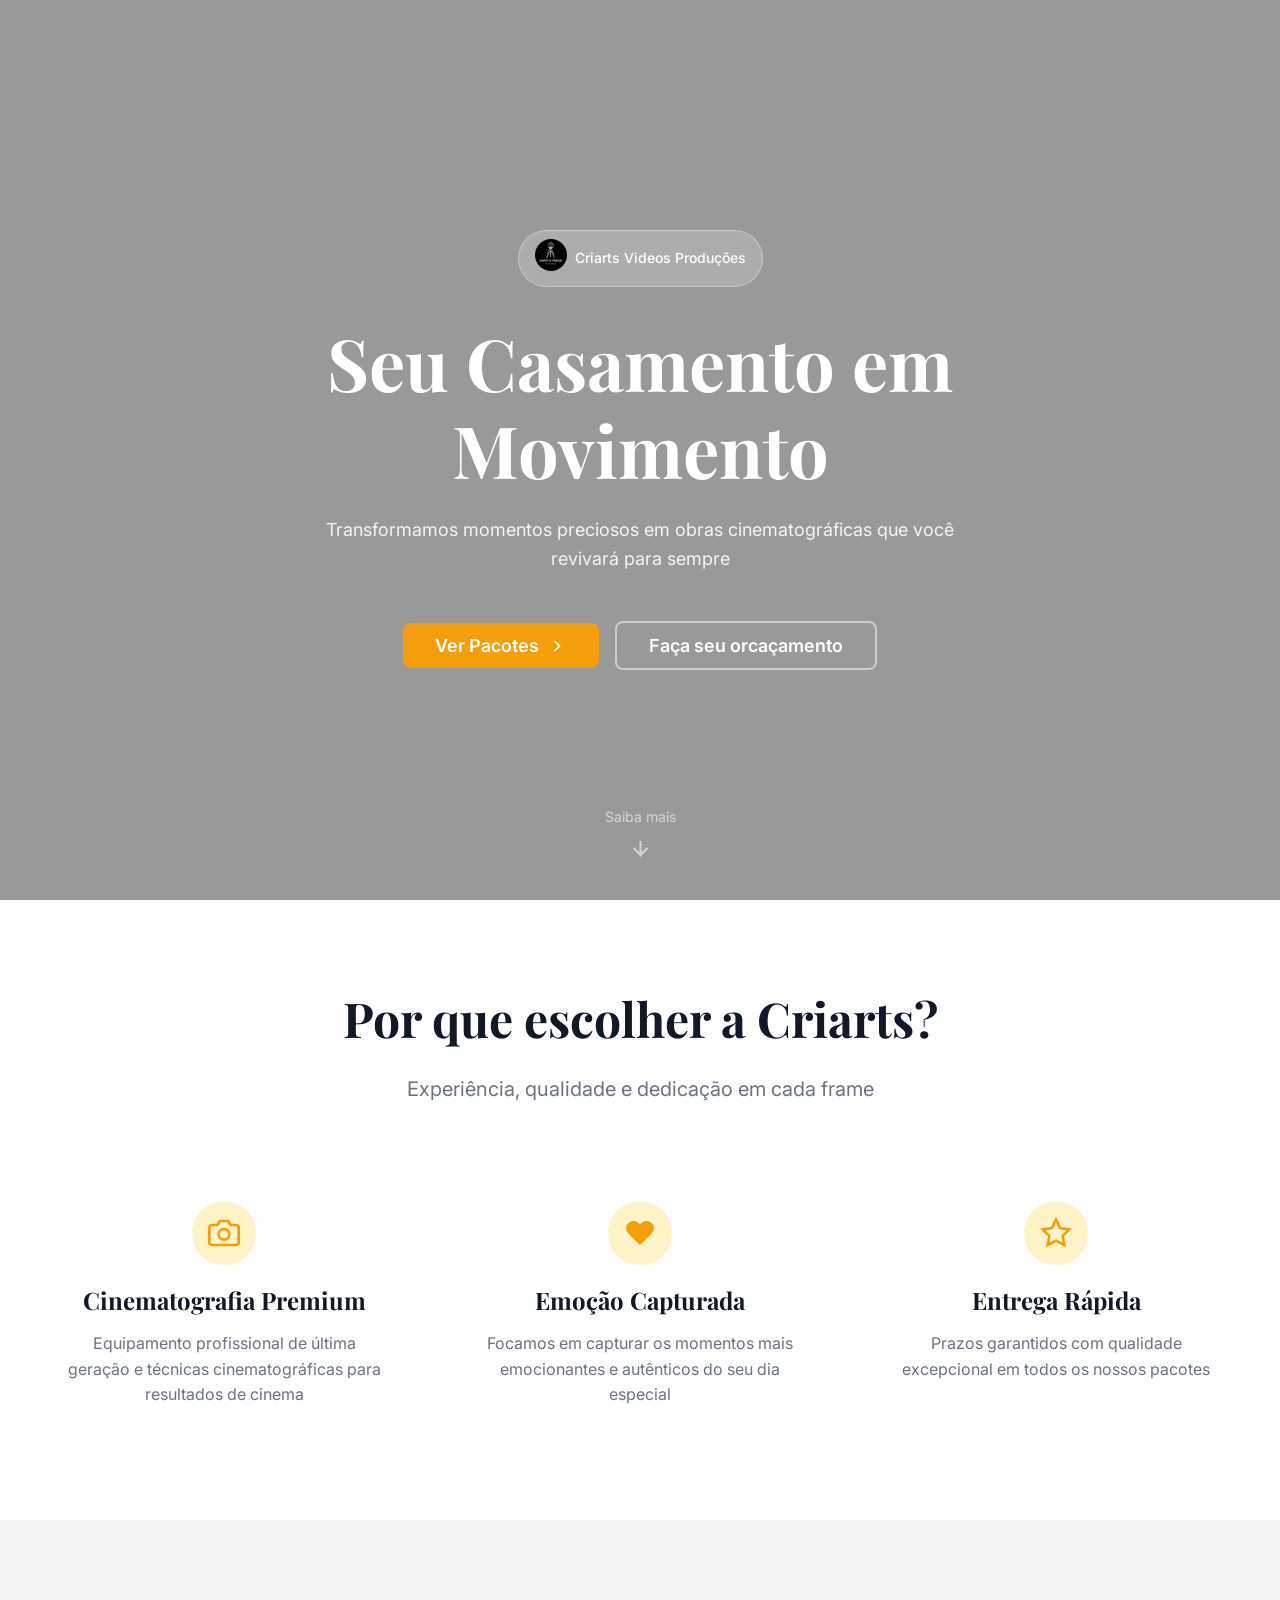
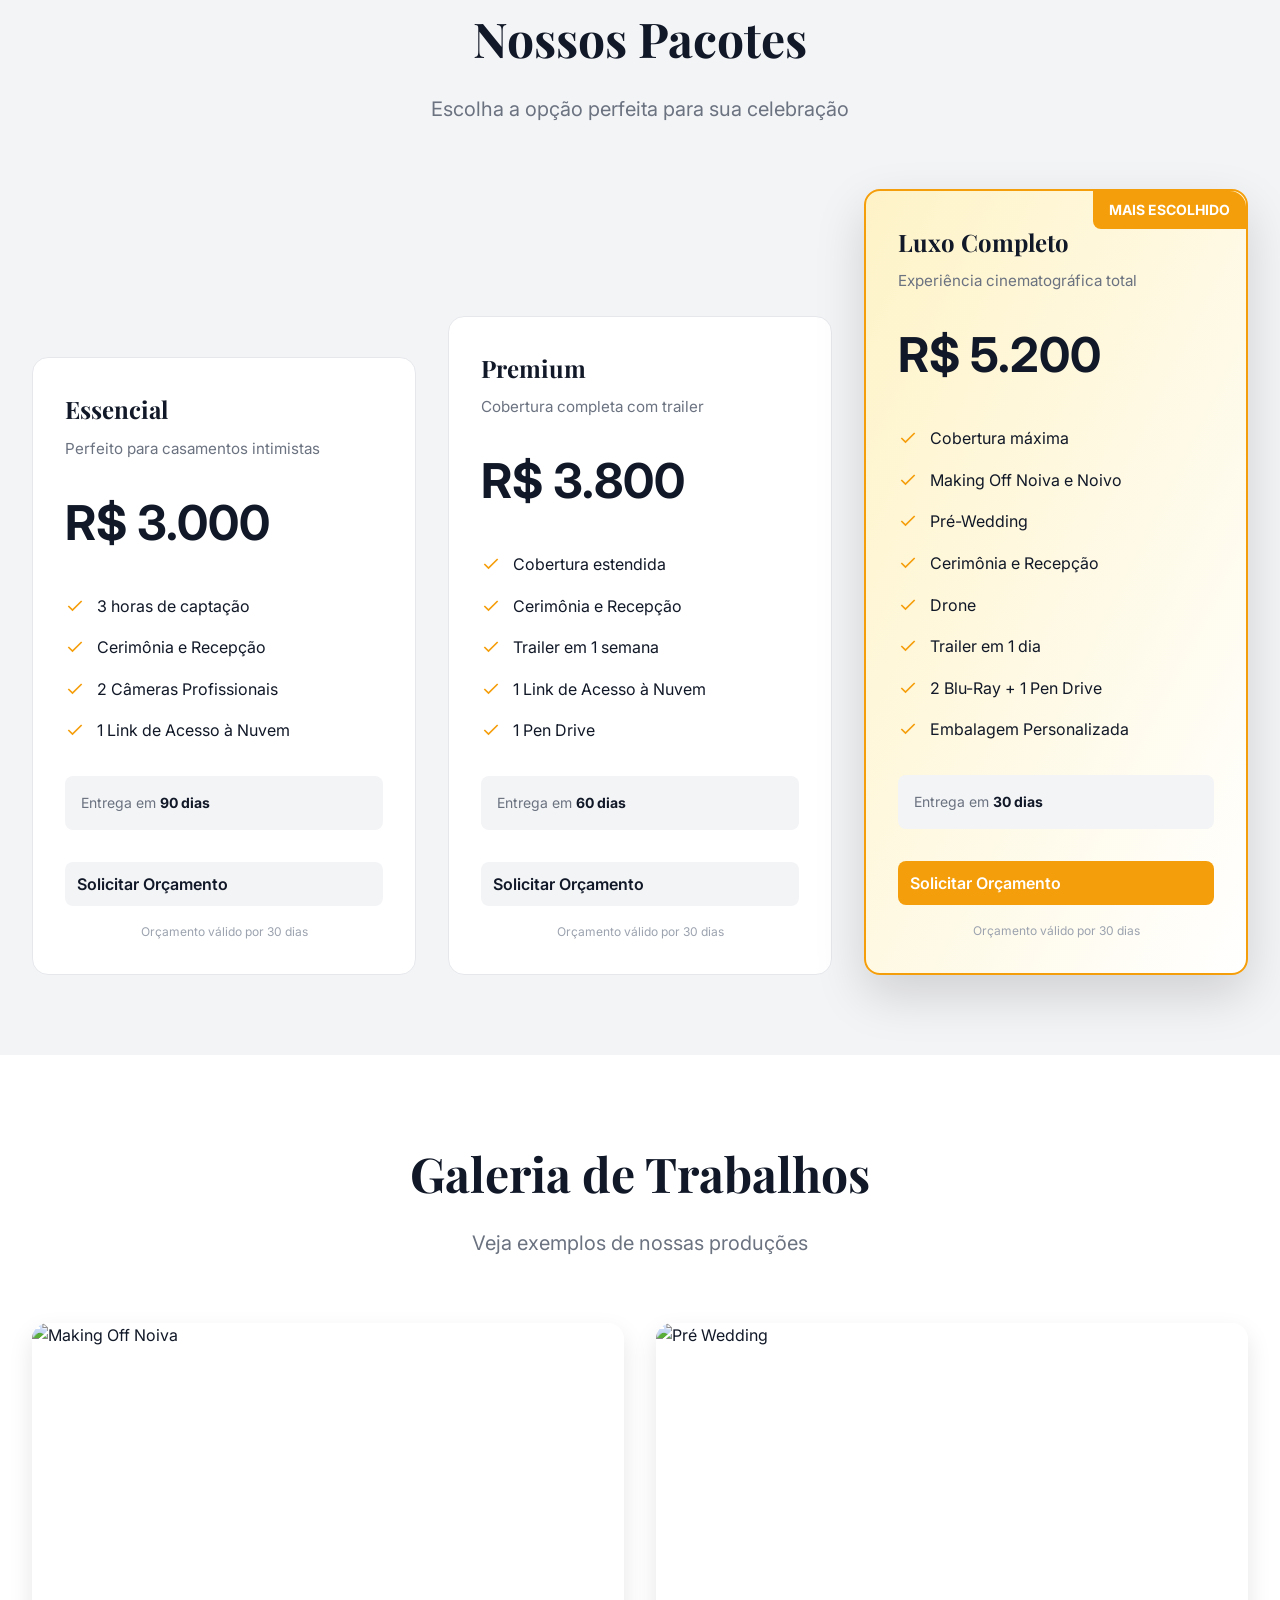
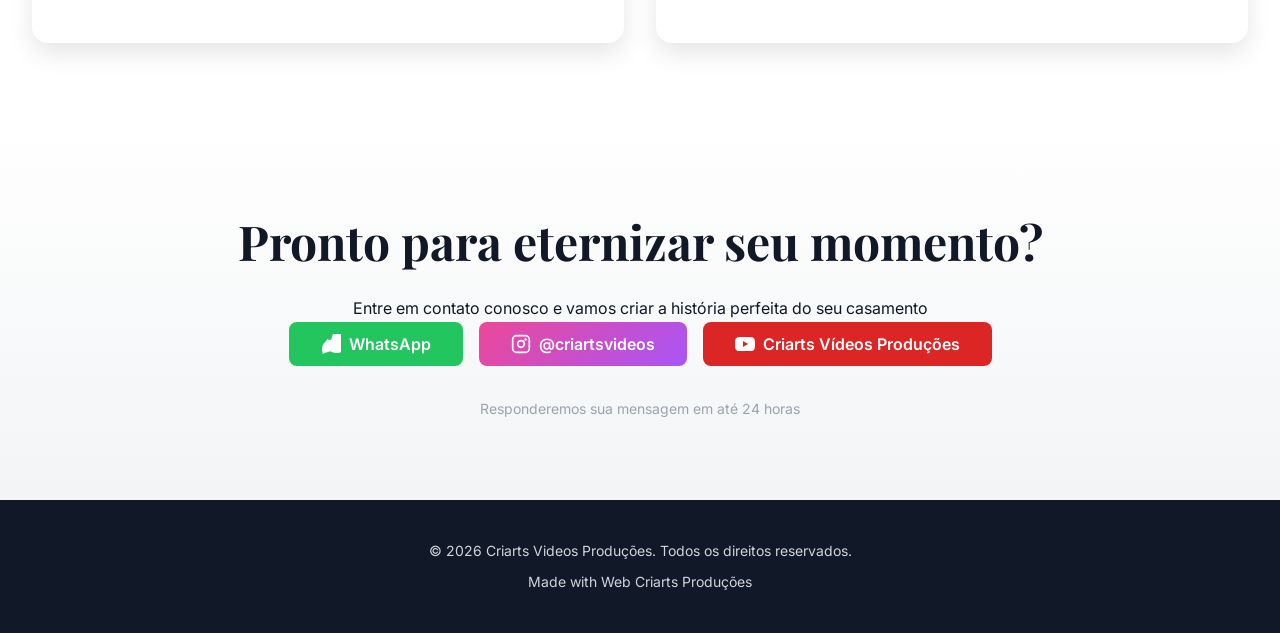
==== criarts-vanilla/index.html @ fa51941d "Versão 01 Subindo todos os arquivos do projeto" ====
<!DOCTYPE html>
<html lang="pt-BR">
<head>
    <meta charset="UTF-8">
    <meta name="viewport" content="width=device-width, initial-scale=1.0">
    <title>Criarts Videos - Produções Cinematográficas</title>
    <link rel="icon" type="image/x-icon" href="favicon.ico">
    <link rel="preconnect" href="https://fonts.googleapis.com">
    <link rel="preconnect" href="https://fonts.gstatic.com" crossorigin>
    <link href="https://fonts.googleapis.com/css2?family=Playfair+Display:wght@700;800&family=Lora:wght@400;500;600&display=swap" rel="stylesheet">
    <link href="https://fonts.googleapis.com/css2?family=Montserrat:wght@400;600;700&display=swap" rel="stylesheet">
    <link href="https://fonts.googleapis.com/css2?family=Bebas+Neue&family=Cinzel:wght@400..900&family=Inter:ital,opsz,wght@0,14..32,100..900;1,14..32,100..900&family=Lilita+One&family=Montserrat:ital,wght@0,100..900;1,100..900&family=Patrick+Hand&display=swap" rel="stylesheet">
    <link rel="stylesheet" href="styles.css">
</head>
<body>
    <!-- HERO SECTION -->
    <section class="hero" id="hero">
        <div class="hero-background" style="background-image: url('https://images.unsplash.com/photo-1519741497674-611481863552?w=1920&h=1080&fit=crop')"></div>
        <div class="hero-overlay"></div>
        
        <div class="hero-content">
            <!-- Logo/Badge -->
            <div class="hero-badge">
                <span class="badge-dot"><img src="favicon.ico" alt="" class="badge-dot"></span>
                <span class="badge-text">Criarts Videos Produções</span>
            </div>

            <!-- Título Principal -->
            <h1 class="hero-title">Seu Casamento em Movimento</h1>

            <!-- Subtítulo -->
            <p class="hero-subtitle">
                Transformamos momentos preciosos em obras cinematográficas que você revivará para sempre
            </p>

            <!-- CTAs -->
            <div class="hero-buttons">
                <button class="btn btn-primary" onclick="scrollToPackages()">
                    Ver Pacotes
                    <svg class="btn-icon" viewBox="0 0 24 24" fill="none" stroke="currentColor" stroke-width="2">
                        <polyline points="9 18 15 12 9 6"></polyline>
                    </svg>
                </button>
                <button class="btn btn-secondary" onclick="openWhatsApp('Olá! Gostaria de saber mais sobre os serviços de videografia da Criarts.')">
                    Faça seu orcaçamento
                </button>
            </div>
        </div>

        <!-- Scroll Indicator -->
        <div class="scroll-indicator">
            <span>Saiba mais</span>
            <svg class="scroll-arrow" viewBox="0 0 24 24" fill="none" stroke="currentColor" stroke-width="2">
                <polyline points="12 5 12 19 5 12 12 19 19 12"></polyline>
            </svg>
        </div>
    </section>

    <!-- POR QUE ESCOLHER SECTION -->
    <section class="why-choose" id="why-choose">
        <div class="container">
            <div class="section-header">
                <h2>Por que escolher a Criarts?</h2>
                <p>Experiência, qualidade e dedicação em cada frame</p>
            </div>

            <div class="differentials-grid">
                <!-- Diferencial 1 -->
                <div class="differential-card">
                    <div class="differential-icon">
                        <svg viewBox="0 0 24 24" fill="none" stroke="currentColor" stroke-width="2">
                            <path d="M23 19a2 2 0 0 1-2 2H3a2 2 0 0 1-2-2V8a2 2 0 0 1 2-2h4l2-3h6l2 3h4a2 2 0 0 1 2 2z"></path>
                            <circle cx="12" cy="13" r="4"></circle>
                        </svg>
                    </div>
                    <h3>Cinematografia Premium</h3>
                    <p>Equipamento profissional de última geração e técnicas cinematográficas para resultados de cinema</p>
                </div>

                <!-- Diferencial 2 -->
                <div class="differential-card">
                    <div class="differential-icon">
                        <svg viewBox="0 0 24 24" fill="currentColor">
                            <path d="M20.84 4.61a5.5 5.5 0 0 0-7.78 0L12 5.67l-1.06-1.06a5.5 5.5 0 0 0-7.78 7.78l1.06 1.06L12 21.23l7.78-7.78 1.06-1.06a5.5 5.5 0 0 0 0-7.78z"></path>
                        </svg>
                    </div>
                    <h3>Emoção Capturada</h3>
                    <p>Focamos em capturar os momentos mais emocionantes e autênticos do seu dia especial</p>
                </div>

                <!-- Diferencial 3 -->
                <div class="differential-card">
                    <div class="differential-icon">
                        <svg viewBox="0 0 24 24" fill="none" stroke="currentColor" stroke-width="2">
                            <polygon points="12 2 15.09 8.26 22 9.27 17 14.14 18.18 21.02 12 17.77 5.82 21.02 7 14.14 2 9.27 8.91 8.26 12 2"></polygon>
                        </svg>
                    </div>
                    <h3>Entrega Rápida</h3>
                    <p>Prazos garantidos com qualidade excepcional em todos os nossos pacotes</p>
                </div>
            </div>
        </div>
    </section>

    <!-- PACOTES SECTION -->
    <section class="packages" id="packages">
        <div class="container">
            <div class="section-header">
                <h2>Nossos Pacotes</h2>
                <p>Escolha a opção perfeita para sua celebração</p>
            </div>

            <div class="packages-grid">
                <!-- Pacote 1: Essencial -->
                <div class="package-card">
                    <div class="package-header">
                        <h3>Essencial</h3>
                        <p class="package-description">Perfeito para casamentos intimistas</p>
                    </div>

                    <div class="package-price">
                        <span class="price-value">R$ 3.000</span>
                    </div>

                    <ul class="package-features">
                        <li><svg class="check-icon" viewBox="0 0 24 24" fill="none" stroke="currentColor" stroke-width="2"><polyline points="20 6 9 17 4 12"></polyline></svg> 3 horas de captação</li>
                        <li><svg class="check-icon" viewBox="0 0 24 24" fill="none" stroke="currentColor" stroke-width="2"><polyline points="20 6 9 17 4 12"></polyline></svg> Cerimônia e Recepção</li>
                        <li><svg class="check-icon" viewBox="0 0 24 24" fill="none" stroke="currentColor" stroke-width="2"><polyline points="20 6 9 17 4 12"></polyline></svg> 2 Câmeras Profissionais</li>
                        <li><svg class="check-icon" viewBox="0 0 24 24" fill="none" stroke="currentColor" stroke-width="2"><polyline points="20 6 9 17 4 12"></polyline></svg> 1 Link de Acesso à Nuvem</li>
                    </ul>

                    <div class="package-delivery">
                        <span>Entrega em <strong>90 dias</strong></span>
                    </div>

                    <button class="btn btn-package" onclick="openWhatsAppPackage('Essencial')">Solicitar Orçamento</button>
                    <p class="package-validity">Orçamento válido por 30 dias</p>
                </div>

                <!-- Pacote 2: Premium -->
                <div class="package-card">
                    <div class="package-header">
                        <h3>Premium</h3>
                        <p class="package-description">Cobertura completa com trailer</p>
                    </div>

                    <div class="package-price">
                        <span class="price-value">R$ 3.800</span>
                    </div>

                    <ul class="package-features">
                        <li><svg class="check-icon" viewBox="0 0 24 24" fill="none" stroke="currentColor" stroke-width="2"><polyline points="20 6 9 17 4 12"></polyline></svg> Cobertura estendida</li>
                        <li><svg class="check-icon" viewBox="0 0 24 24" fill="none" stroke="currentColor" stroke-width="2"><polyline points="20 6 9 17 4 12"></polyline></svg> Cerimônia e Recepção</li>
                        <li><svg class="check-icon" viewBox="0 0 24 24" fill="none" stroke="currentColor" stroke-width="2"><polyline points="20 6 9 17 4 12"></polyline></svg> Trailer em 1 semana</li>
                        <li><svg class="check-icon" viewBox="0 0 24 24" fill="none" stroke="currentColor" stroke-width="2"><polyline points="20 6 9 17 4 12"></polyline></svg> 1 Link de Acesso à Nuvem</li>
                        <li><svg class="check-icon" viewBox="0 0 24 24" fill="none" stroke="currentColor" stroke-width="2"><polyline points="20 6 9 17 4 12"></polyline></svg> 1 Pen Drive</li>
                    </ul>

                    <div class="package-delivery">
                        <span>Entrega em <strong>60 dias</strong></span>
                    </div>

                    <button class="btn btn-package" onclick="openWhatsAppPackage('Premium')">Solicitar Orçamento</button>
                    <p class="package-validity">Orçamento válido por 30 dias</p>
                </div>

                <!-- Pacote 3: Luxo Completo (DESTAQUE) -->
                <div class="package-card package-highlighted">
                    <div class="package-badge">MAIS ESCOLHIDO</div>
                    
                    <div class="package-header">
                        <h3>Luxo Completo</h3>
                        <p class="package-description">Experiência cinematográfica total</p>
                    </div>

                    <div class="package-price">
                        <span class="price-value">R$ 5.200</span>
                    </div>

                    <ul class="package-features">
                        <li><svg class="check-icon" viewBox="0 0 24 24" fill="none" stroke="currentColor" stroke-width="2"><polyline points="20 6 9 17 4 12"></polyline></svg> Cobertura máxima</li>
                        <li><svg class="check-icon" viewBox="0 0 24 24" fill="none" stroke="currentColor" stroke-width="2"><polyline points="20 6 9 17 4 12"></polyline></svg> Making Off Noiva e Noivo</li>
                        <li><svg class="check-icon" viewBox="0 0 24 24" fill="none" stroke="currentColor" stroke-width="2"><polyline points="20 6 9 17 4 12"></polyline></svg> Pré-Wedding</li>
                        <li><svg class="check-icon" viewBox="0 0 24 24" fill="none" stroke="currentColor" stroke-width="2"><polyline points="20 6 9 17 4 12"></polyline></svg> Cerimônia e Recepção</li>
                        <li><svg class="check-icon" viewBox="0 0 24 24" fill="none" stroke="currentColor" stroke-width="2"><polyline points="20 6 9 17 4 12"></polyline></svg> Drone</li>
                        <li><svg class="check-icon" viewBox="0 0 24 24" fill="none" stroke="currentColor" stroke-width="2"><polyline points="20 6 9 17 4 12"></polyline></svg> Trailer em 1 dia</li>
                        <li><svg class="check-icon" viewBox="0 0 24 24" fill="none" stroke="currentColor" stroke-width="2"><polyline points="20 6 9 17 4 12"></polyline></svg> 2 Blu-Ray + 1 Pen Drive</li>
                        <li><svg class="check-icon" viewBox="0 0 24 24" fill="none" stroke="currentColor" stroke-width="2"><polyline points="20 6 9 17 4 12"></polyline></svg> Embalagem Personalizada</li>
                    </ul>

                    <div class="package-delivery">
                        <span>Entrega em <strong>30 dias</strong></span>
                    </div>

                    <button class="btn btn-package btn-package-highlighted" onclick="openWhatsAppPackage('Luxo Completo')">Solicitar Orçamento</button>
                    <p class="package-validity">Orçamento válido por 30 dias</p>
                </div>
            </div>
        </div>
    </section>

    <!-- GALERIA SECTION -->
    <section class="gallery" id="gallery">
        <div class="container">
            <div class="section-header">
                <h2>Galeria de Trabalhos</h2>
                <p>Veja exemplos de nossas produções</p>
            </div>

            <div class="gallery-grid">
                <!-- Galeria 1: Making Off Noiva -->
                <div class="gallery-card" onclick="openYouTube('https://www.youtube.com/watch?v=Ac2QlFm9MGQ')">
                    <img src="https://images.unsplash.com/photo-1519741497674-611481863552?w=600&h=400&fit=crop" alt="Making Off Noiva">
                    <div class="gallery-overlay">
                        <h3>Making Off Noiva</h3>
                        <p>Momentos especiais de preparação</p>
                        <div class="play-button">
                            <svg viewBox="0 0 24 24" fill="currentColor">
                                <path d="M8 5v14l11-7z"></path>
                            </svg>
                        </div>
                    </div>
                </div>

                <!-- Galeria 2: Pré Wedding -->
                <div class="gallery-card" onclick="openYouTube('https://youtu.be/89Qn14EsEt8?si=AvAqP3FPQSbrQdd5&t=17')">
                    <img src="https://images.unsplash.com/photo-1675697993822-988a8d11cd25?q=80&w=870&auto=format&fit=crop&ixlib=rb-4.1.0&ixid=M3wxMjA3fDB8MHxwaG90by1wYWdlfHx8fGVufDB8fHx8fA%3D%3D" alt="Pré Wedding">
                    <div class="gallery-overlay">
                        <h3>Pré Wedding</h3>
                        <p>Momentos românticos antes do grande dia</p>
                        <div class="play-button">
                            <svg viewBox="0 0 24 24" fill="currentColor">
                                <path d="M8 5v14l11-7z"></path>
                            </svg>
                        </div>
                    </div>
                </div>
            </div>
        </div>
    </section>

    <!-- CONTATO SECTION -->
    <section class="contact" id="contact">
        <div class="container">
            <h2>Pronto para eternizar seu momento?</h2>
            <p>Entre em contato conosco e vamos criar a história perfeita do seu casamento</p>

            <div class="contact-buttons">
                <button class="btn btn-contact btn-whatsapp" onclick="openWhatsApp('Olá, quero eternizar o meu momento com vocês. Posso contar com vocês?')">
                    <svg viewBox="0 0 24 24" fill="currentColor">
                        <path d="M17.472 14.382c-.297-.149-1.758-.867-2.03-.967-.273-.099-.471-.148-.67.15-.197.297-.767.966-.94 1.164-.173.199-.347.223-.644.075-.297-.15-1.255-.463-2.39-1.475-.883-.788-1.48-1.761-1.653-2.059-.173-.297-.018-.458.13-.606.134-.133.298-.347.446-.52.149-.174.198-.298.298-.497.099-.198.05-.371-.025-.52-.075-.149-.669-1.612-.916-2.207-.242-.579-.487-.5-.67-.51-.173-.008-.371-.01-.57-.01-.198 0-.52.074-.792.372-.272.297-1.04 1.016-1.04 2.479 0 1.462 1.065 2.875 1.213 3.074.149.198 2.096 3.2 5.076 4.487.709.306 1.262.489 1.694.625.712.227 1.36.195 1.871.118.571-.085 1.758-.719 2.006-1.413.248-.694.248-1.289.173-1.413-.074-.124-.272-.198-.57-.347m-5.421-7.403h-.004a9.87 9.87 0 00-4.255.949c-1.238.503-2.335 1.236-3.356 2.259-1.02 1.02-1.756 2.119-2.259 3.356-.606 1.605-.949 3.318-.949 5.111 0 2.752.723 5.363 2.102 7.643L2.861 23.35l8.236-2.722c2.354 1.429 5.033 2.148 7.835 2.148 9.396 0 17.002-7.605 17.002-17.002 0-4.537-1.809-8.596-5.337-11.643-3.529-3.046-8.106-4.723-12.665-4.723"></path>
                    </svg>
                    WhatsApp
                </button>

                <button class="btn btn-contact btn-instagram" onclick="openInstagram()">
                    <svg viewBox="0 0 24 24" fill="currentColor">
                        <rect x="2" y="2" width="20" height="20" rx="5" ry="5" fill="none" stroke="currentColor" stroke-width="2"></rect>
                        <path d="M16 11.37A4 4 0 1 1 12.63 8 4 4 0 0 1 16 11.37z" fill="none" stroke="currentColor" stroke-width="2"></path>
                        <circle cx="17.5" cy="6.5" r="1.5" fill="currentColor"></circle>
                    </svg>
                    @criartsvideos
                </button>

                <button class="btn btn-contact btn-youtube" onclick="openYouTubeChannel()">
                    <svg viewBox="0 0 24 24" fill="currentColor">
                        <path d="M23.498 6.186a3.016 3.016 0 0 0-2.122-2.136C19.505 3.545 12 3.545 12 3.545s-7.505 0-9.377.505A3.017 3.017 0 0 0 .502 6.186C0 8.07 0 12 0 12s0 3.93.502 5.814a3.016 3.016 0 0 0 2.122 2.136c1.871.505 9.376.505 9.376.505s7.505 0 9.377-.505a3.015 3.015 0 0 0 2.122-2.136C24 15.93 24 12 24 12s0-3.93-.502-5.814zM9.545 15.568V8.432L15.818 12l-6.273 3.568z"></path>
                    </svg>
                    Criarts Vídeos Produções
                </button>
            </div>

            <p class="contact-note">Responderemos sua mensagem em até 24 horas</p>
        </div>
    </section>

    <!-- FOOTER -->
    <footer class="footer">
        <p>&copy; 2026 Criarts Videos Produções. Todos os direitos reservados.</p>
        <p>Made with Web Criarts Produções</p>
    </footer>

    <script src="script.js"></script>
</body>
</html>
---- criarts-vanilla/styles.css ----
/* ============================================
   VARIÁVEIS E RESET
   ============================================ */

:root {
    --primary-color: #f59e0b;
    --primary-dark: #d97706;
    --secondary-color: #ffffff;
    --text-dark: #111827;
    --text-light: #6b7280;
    --text-lighter: #9ca3af;
    --bg-light: #f9fafb;
    --bg-lighter: #f3f4f6;
    --border-color: #e5e7eb;
    --shadow: 0 10px 25px rgba(0, 0, 0, 0.1);
    --shadow-lg: 0 20px 50px rgba(0, 0, 0, 0.15);
    --transition: all 0.3s ease;
    
    --font-display: 'Playfair Display', serif;
    --font-body: 'Inter', serif;
}

* {
    margin: 0;
    padding: 0;
    box-sizing: border-box;
}

html {
    scroll-behavior: smooth;
}

body {
    font-family: var(--font-body);
    color: var(--text-dark);
    line-height: 1.6;
    background-color: var(--secondary-color);
}

/* ============================================
   CONTAINER E LAYOUT
   ============================================ */

.container {
    max-width: 1280px;
    margin: 0 auto;
    padding: 0 1rem;
}

@media (min-width: 768px) {
    .container {
        padding: 0 1.5rem;
    }
}

@media (min-width: 1024px) {
    .container {
        padding: 0 2rem;
    }
}

/* ============================================
   HERO SECTION
   ============================================ */

.hero {
    position: relative;
    min-height: 100vh;
    display: flex;
    align-items: center;
    justify-content: center;
    overflow: hidden;
}

.hero-background {
    position: absolute;
    inset: 0;
    background-size: cover;
    background-position: center;
    z-index: 1;
}

.hero-overlay {
    position: absolute;
    inset: 0;
    background-color: rgba(0, 0, 0, 0.4);
    backdrop-filter: blur(4px);
    z-index: 2;
}

.hero-content {
    position: relative;
    z-index: 3;
    text-align: center;
    padding: 2rem;
    max-width: 56rem;
    margin: 0 auto;
}

.hero-badge {
    display: inline-flex;
    align-items: center;
    gap: 0.5rem;
    padding: 0.5rem 1rem;
    background-color: rgba(255, 255, 255, 0.2);
    backdrop-filter: blur(12px);
    border: 1px solid rgba(255, 255, 255, 0.3);
    border-radius: 9999px;
    margin-bottom: 2rem;
}


.badge-dot {
    width: 2rem;
    height: rem;
    border-radius: 50%;
}

.badge-text {
    color: var(--secondary-color);
    font-size: 0.875rem;
    font-weight: 500;
}

.hero-title {
    font-family: var(--font-display);
    font-size: 3rem;
    font-weight: 700;
    color: var(--secondary-color);
    line-height: 1.2;
    margin-bottom: 1.5rem;
}

@media (min-width: 768px) {
    .hero-title {
        font-size: 4.5rem;
    }
}

.hero-subtitle {
    font-size: 1.125rem;
    color: rgba(255, 255, 255, 0.9);
    max-width: 42rem;
    margin: 0 auto 3rem;
    line-height: 1.6;
}

.hero-buttons {
    display: flex;
    flex-direction: column;
    gap: 1rem;
    justify-content: center;
    align-items: center;
}

@media (min-width: 640px) {
    .hero-buttons {
        flex-direction: row;
    }
}

/* ============================================
   BOTÕES
   ============================================ */

.btn {
    padding: 0.75rem 2rem;
    font-size: 1rem;
    font-weight: 600;
    border: none;
    border-radius: 0.5rem;
    cursor: pointer;
    transition: var(--transition);
    display: inline-flex;
    align-items: center;
    gap: 0.5rem;
    font-family: var(--font-body);
}

.btn-primary {
    background-color: var(--primary-color);
    color: var(--secondary-color);
    padding: 0.75rem 2rem;
    font-size: 1.125rem;
}

.btn-primary:hover {
    background-color: var(--primary-dark);
    transform: translateX(4px);
}

.btn-secondary {
    background-color: transparent;
    color: var(--secondary-color);
    border: 2px solid rgba(255, 255, 255, 0.5);
    padding: 0.75rem 2rem;
    font-size: 1.125rem;
}

.btn-secondary:hover {
    background-color: rgba(255, 255, 255, 0.1);
    border-color: rgba(255, 255, 255, 1);
}

.btn-icon {
    width: 1.25rem;
    height: 1.25rem;
    transition: transform 0.3s ease;
}

.btn-primary:hover .btn-icon {
    transform: translateX(4px);
}

/* ============================================
   SCROLL INDICATOR
   ============================================ */

.scroll-indicator {
    position: absolute;
    bottom: 2rem;
    left: 50%;
    transform: translateX(-50%);
    z-index: 3;
    text-align: center;
    animation: bounce 2s infinite;
}

.scroll-indicator span {
    display: block;
    color: rgba(255, 255, 255, 0.6);
    font-size: 0.875rem;
    margin-bottom: 0.5rem;
}

.scroll-arrow {
    width: 1.5rem;
    height: 1.5rem;
    color: rgba(255, 255, 255, 0.6);
}

@keyframes bounce {
    0%, 100% {
        transform: translateX(-50%) translateY(0);
    }
    50% {
        transform: translateX(-50%) translateY(8px);
    }
}

/* ============================================
   SEÇÕES GERAIS
   ============================================ */

section {
    padding: 5rem 0;
}

.section-header {
    text-align: center;
    margin-bottom: 4rem;
}

.section-header h2 {
    font-family: var(--font-display);
    font-size: 2.25rem;
    font-weight: 700;
    margin-bottom: 1rem;
    color: var(--text-dark);
}

@media (min-width: 768px) {
    .section-header h2 {
        font-size: 3rem;
    }
}

.section-header p {
    font-size: 1.25rem;
    color: var(--text-light);
}

/* ============================================
   POR QUE ESCOLHER SECTION
   ============================================ */

.why-choose {
    background-color: var(--secondary-color);
}

.differentials-grid {
    display: grid;
    grid-template-columns: repeat(auto-fit, minmax(280px, 1fr));
    gap: 2rem;
}

@media (min-width: 768px) {
    .differentials-grid {
        grid-template-columns: repeat(3, 1fr);
    }
}

.differential-card {
    text-align: center;
    padding: 2rem;
    border-radius: 0.75rem;
    transition: var(--transition);
}

.differential-card:hover {
    box-shadow: var(--shadow);
}

.differential-icon {
    width: 4rem;
    height: 4rem;
    margin: 0 auto 1rem;
    padding: 1rem;
    background-color: #fef3c7;
    border-radius: 50%;
    display: flex;
    align-items: center;
    justify-content: center;
}

.differential-icon svg {
    width: 100%;
    height: 100%;
    color: var(--primary-color);
}

.differential-card h3 {
    font-family: var(--font-display);
    font-size: 1.5rem;
    font-weight: 700;
    margin-bottom: 0.75rem;
    color: var(--text-dark);
}

.differential-card p {
    color: var(--text-light);
    line-height: 1.6;
}

/* ============================================
   PACOTES SECTION
   ============================================ */

.packages {
    background-color: var(--bg-lighter);
}

.packages-grid {
    display: grid;
    grid-template-columns: repeat(auto-fit, minmax(300px, 1fr));
    gap: 2rem;
    align-items: flex-end;
}

@media (min-width: 768px) {
    .packages-grid {
        grid-template-columns: repeat(3, 1fr);
    }
}

.package-card {
    background-color: var(--secondary-color);
    border: 1px solid var(--border-color);
    border-radius: 1rem;
    padding: 2rem;
    transition: var(--transition);
    position: relative;
}

.package-card:hover {
    box-shadow: var(--shadow);
}

.package-highlighted {
    background: linear-gradient(to bottom right, #fef3c7, var(--secondary-color));
    border: 2px solid var(--primary-color);
    box-shadow: var(--shadow-lg);
    transform: scale(1.05);
}

@media (max-width: 767px) {
    .package-highlighted {
        transform: scale(1);
    }
}

.package-badge {
    position: absolute;
    top: 0;
    right: 0;
    background-color: var(--primary-color);
    color: var(--secondary-color);
    padding: 0.5rem 1rem;
    font-size: 0.875rem;
    font-weight: 700;
    border-radius: 0 1rem 0 0.5rem;
}

.package-header h3 {
    font-family: var(--font-display);
    font-size: 1.5rem;
    font-weight: 700;
    margin-bottom: 0.5rem;
    color: var(--text-dark);
}

.package-description {
    color: var(--text-light);
    font-size: 0.95rem;
    margin-bottom: 1.5rem;
}

.package-price {
    margin-bottom: 2rem;
}

.price-value {

    font-size: 3rem;
    font-weight: 700;
    color: var(--text-dark);
}

.package-features {
    list-style: none;
    margin-bottom: 2rem;
    space-y: 1rem;
}

.package-features li {
    display: flex;
    align-items: flex-start;
    gap: 0.75rem;
    margin-bottom: 1rem;
    color: var(--text-dark);
}

.check-icon {
    width: 1.25rem;
    height: 1.25rem;
    color: var(--primary-color);
    flex-shrink: 0;
    margin-top: 0.125rem;
}

.package-delivery {
    background-color: var(--bg-lighter);
    padding: 1rem;
    border-radius: 0.5rem;
    margin-bottom: 2rem;
    font-size: 0.875rem;
    color: var(--text-light);
}

.package-delivery strong {
    color: var(--text-dark);
}

.btn-package {
    width: 100%;
    background-color: var(--bg-lighter);
    color: var(--text-dark);
    padding: 0.75rem;
    font-size: 1rem;
    border-radius: 0.5rem;
    transition: var(--transition);
    margin-bottom: 1rem;
}

.btn-package:hover {
    background-color: var(--border-color);
}

.btn-package-highlighted {
    background-color: var(--primary-color);
    color: var(--secondary-color);
}

.btn-package-highlighted:hover {
    background-color: var(--primary-dark);
}

.package-validity {
    font-size: 0.75rem;
    color: var(--text-lighter);
    text-align: center;
}

/* ============================================
   GALERIA SECTION
   ============================================ */

.gallery {
    background-color: var(--secondary-color);
}

.gallery-grid {
    display: grid;
    grid-template-columns: repeat(auto-fit, minmax(300px, 1fr));
    gap: 2rem;
}

@media (min-width: 768px) {
    .gallery-grid {
        grid-template-columns: repeat(2, 1fr);
    }
}

.gallery-card {
    position: relative;
    overflow: hidden;
    border-radius: 1rem;
    cursor: pointer;
    box-shadow: var(--shadow);
    transition: var(--transition);
    height: 320px;
}

.gallery-card:hover {
    box-shadow: var(--shadow-lg);
}

.gallery-card img {
    width: 100%;
    height: 100%;
    object-fit: cover;
    transition: transform 0.5s ease;
}

.gallery-card:hover img {
    transform: scale(1.1);
}

.gallery-overlay {
    position: absolute;
    inset: 0;
    background-color: rgba(0, 0, 0, 0);
    display: flex;
    flex-direction: column;
    align-items: center;
    justify-content: center;
    transition: var(--transition);
    opacity: 0;
}

.gallery-card:hover .gallery-overlay {
    background-color: rgba(0, 0, 0, 0.4);
    opacity: 1;
}

.gallery-overlay h3 {
    font-family: var(--font-display);
    font-size: 1.5rem;
    font-weight: 700;
    color: var(--secondary-color);
    margin-bottom: 0.5rem;
}

.gallery-overlay p {
    color: rgba(255, 255, 255, 0.9);
    font-size: 0.95rem;
    margin-bottom: 1rem;
}

.play-button {
    width: 3rem;
    height: 3rem;
    background-color: rgba(255, 255, 255, 0.2);
    border-radius: 50%;
    display: flex;
    align-items: center;
    justify-content: center;
    margin-top: 1rem;
}

.play-button svg {
    width: 1.5rem;
    height: 1.5rem;
    color: var(--secondary-color);
}

/* ============================================
   CONTATO SECTION
   ============================================ */

.contact {
    background: linear-gradient(to bottom, var(--secondary-color), var(--bg-lighter));
    text-align: center;
}

.contact h2 {
    font-family: var(--font-display);
    font-size: 2.25rem;
    font-weight: 700;
    margin-bottom: 1rem;
    color: var(--text-dark);
}

@media (min-width: 768px) {
    .contact h2 {
        font-size: 3rem;
    }
}

.contact > p {
    font-size: 1.25rem;
    color: var(--text-light);
    margin-bottom: 3rem;
    max-width: 42rem;
    margin-left: auto;
    margin-right: auto;
}

.contact-buttons {
    display: flex;
    flex-direction: column;
    gap: 1rem;
    justify-content: center;
    align-items: center;
    margin-bottom: 2rem;
    flex-wrap: wrap;
}

@media (min-width: 640px) {
    .contact-buttons {
        flex-direction: row;
    }
}

.btn-contact {
    padding: 0.75rem 2rem;
    font-size: 1rem;
    border-radius: 0.5rem;
    color: var(--secondary-color);
    display: flex;
    align-items: center;
    gap: 0.5rem;
}

.btn-contact svg {
    width: 1.25rem;
    height: 1.25rem;
}

.btn-whatsapp {
    background-color: #22c55e;
}

.btn-whatsapp:hover {
    background-color: #16a34a;
}

.btn-instagram {
    background: linear-gradient(135deg, #ec4899, #a855f7);
}

.btn-instagram:hover {
    opacity: 0.9;
}

.btn-youtube {
    background-color: #dc2626;
}

.btn-youtube:hover {
    background-color: #b91c1c;
}

.contact-note {
    font-size: 0.875rem;
    color: var(--text-lighter);
}

/* ============================================
   FOOTER
   ============================================ */

.footer {
    background-color: #111827;
    color: #d1d5db;
    text-align: center;
    padding: 2rem;
    font-size: 0.875rem;
}

.footer p {
    margin: 0.5rem 0;
}

.heart {
    color: var(--primary-color);
}

/* ============================================
   RESPONSIVIDADE
   ============================================ */

@media (max-width: 640px) {
    .hero-title {
        font-size: 2rem;
    }

    .hero-subtitle {
        font-size: 1rem;
    }

    .section-header h2 {
        font-size: 1.875rem;
    }

    .btn {
        padding: 0.625rem 1.5rem;
        font-size: 0.95rem;
    }

    .package-card {
        padding: 1.5rem;
    }

    .price-value {
        font-size: 2.25rem;
    }
}

/* ============================================
   ANIMAÇÕES
   ============================================ */

@keyframes fadeIn {
    from {
        opacity: 0;
        transform: translateY(20px);
    }
    to {
        opacity: 1;
        transform: translateY(0);
    }
}

.hero-content {
    animation: fadeIn 0.8s ease;
}

.differential-card {
    animation: fadeIn 0.6s ease;
}

.package-card {
    animation: fadeIn 0.6s ease;
}

.gallery-card {
    animation: fadeIn 0.6s ease;
}
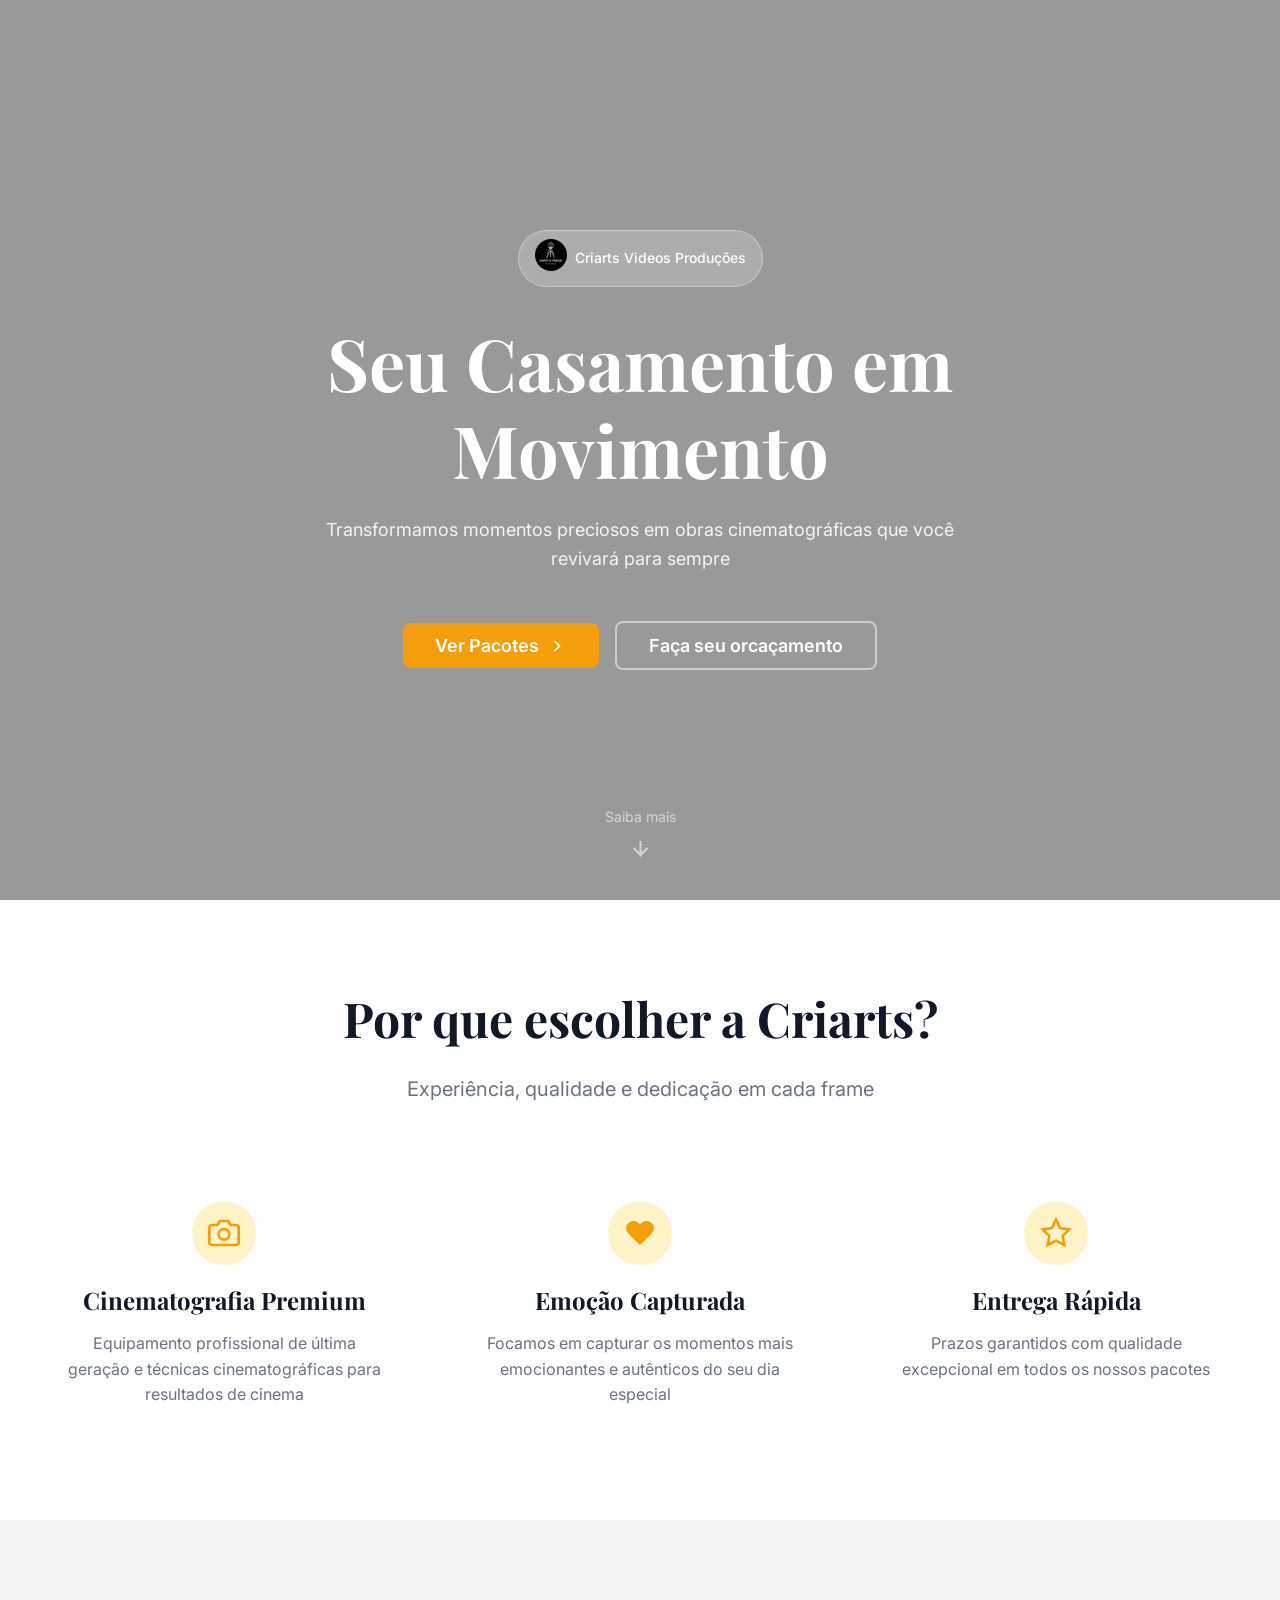
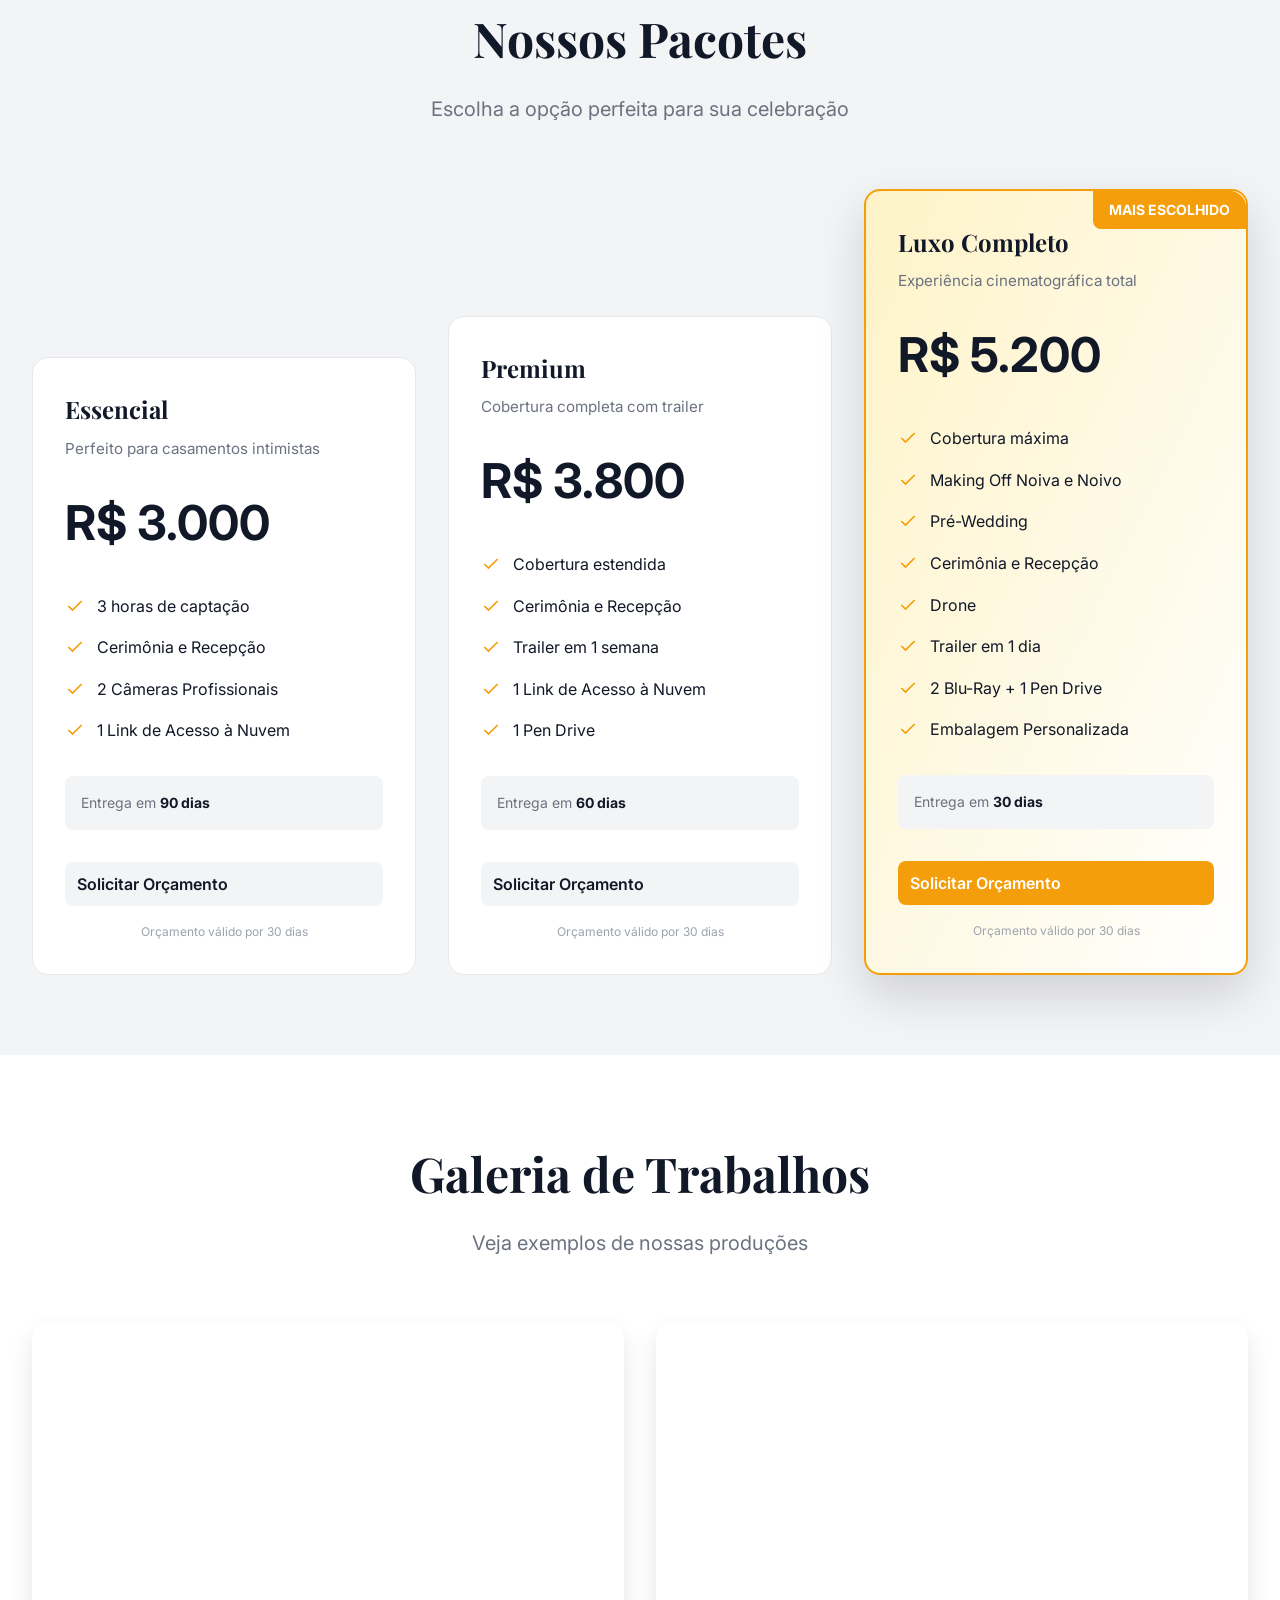
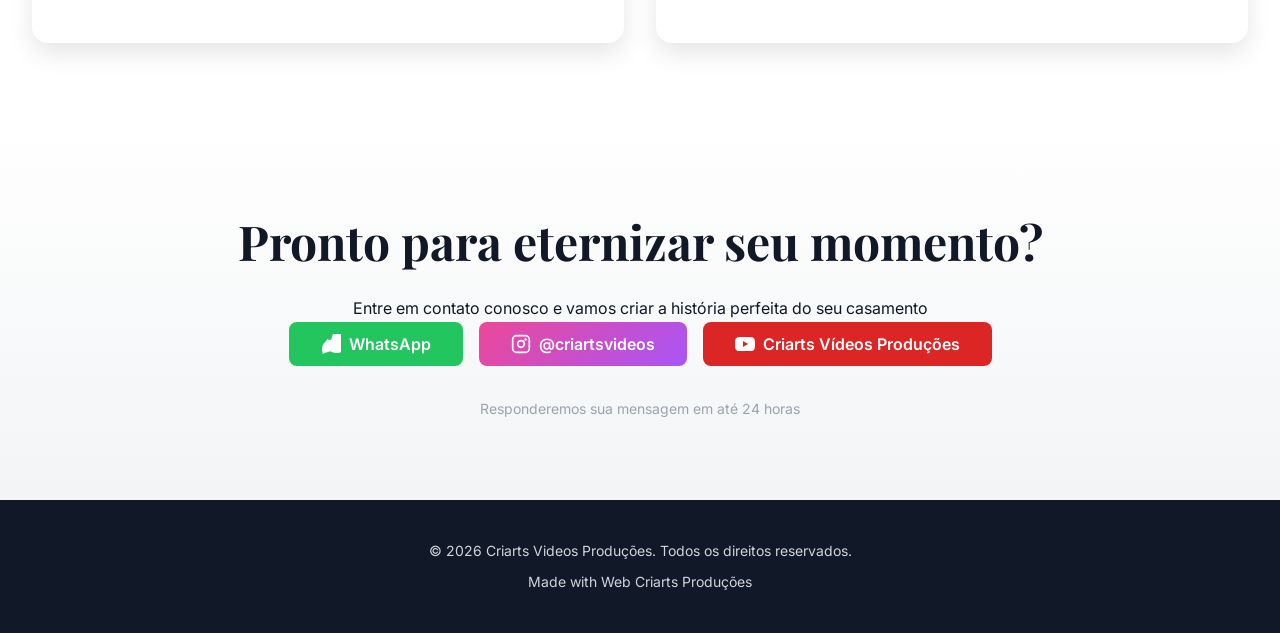
==== commit a596a3d1: "teste dos vídeos na galeria" ====
--- a/criarts-vanilla/index.html
+++ b/criarts-vanilla/index.html
@@ -210,7 +210,7 @@
             <div class="gallery-grid">
                 <!-- Galeria 1: Making Off Noiva -->
                 <div class="gallery-card" onclick="openYouTube('https://www.youtube.com/watch?v=Ac2QlFm9MGQ')">
-                    <img src="https://images.unsplash.com/photo-1519741497674-611481863552?w=600&h=400&fit=crop" alt="Making Off Noiva">
+                   <iframe width="560" height="315" src="https://www.youtube.com/embed/Ac2QlFm9MGQ?si=fB0OIm_knNHpJlMG" title="YouTube video player" frameborder="0" allow="accelerometer; autoplay; clipboard-write; encrypted-media; gyroscope; picture-in-picture; web-share" referrerpolicy="strict-origin-when-cross-origin" allowfullscreen></iframe>
                     <div class="gallery-overlay">
                         <h3>Making Off Noiva</h3>
                         <p>Momentos especiais de preparação</p>
@@ -224,7 +224,7 @@
 
                 <!-- Galeria 2: Pré Wedding -->
                 <div class="gallery-card" onclick="openYouTube('https://youtu.be/89Qn14EsEt8?si=AvAqP3FPQSbrQdd5&t=17')">
-                    <img src="https://images.unsplash.com/photo-1675697993822-988a8d11cd25?q=80&w=870&auto=format&fit=crop&ixlib=rb-4.1.0&ixid=M3wxMjA3fDB8MHxwaG90by1wYWdlfHx8fGVufDB8fHx8fA%3D%3D" alt="Pré Wedding">
+                    <video src="https://www.youtube.com/embed/Ac2QlFm9MGQ?si=fB0OIm_knNHpJlMG" auto></video>
                     <div class="gallery-overlay">
                         <h3>Pré Wedding</h3>
                         <p>Momentos românticos antes do grande dia</p>
@@ -244,7 +244,6 @@
         <div class="container">
             <h2>Pronto para eternizar seu momento?</h2>
             <p>Entre em contato conosco e vamos criar a história perfeita do seu casamento</p>
-
             <div class="contact-buttons">
                 <button class="btn btn-contact btn-whatsapp" onclick="openWhatsApp('Olá, quero eternizar o meu momento com vocês. Posso contar com vocês?')">
                     <svg viewBox="0 0 24 24" fill="currentColor">
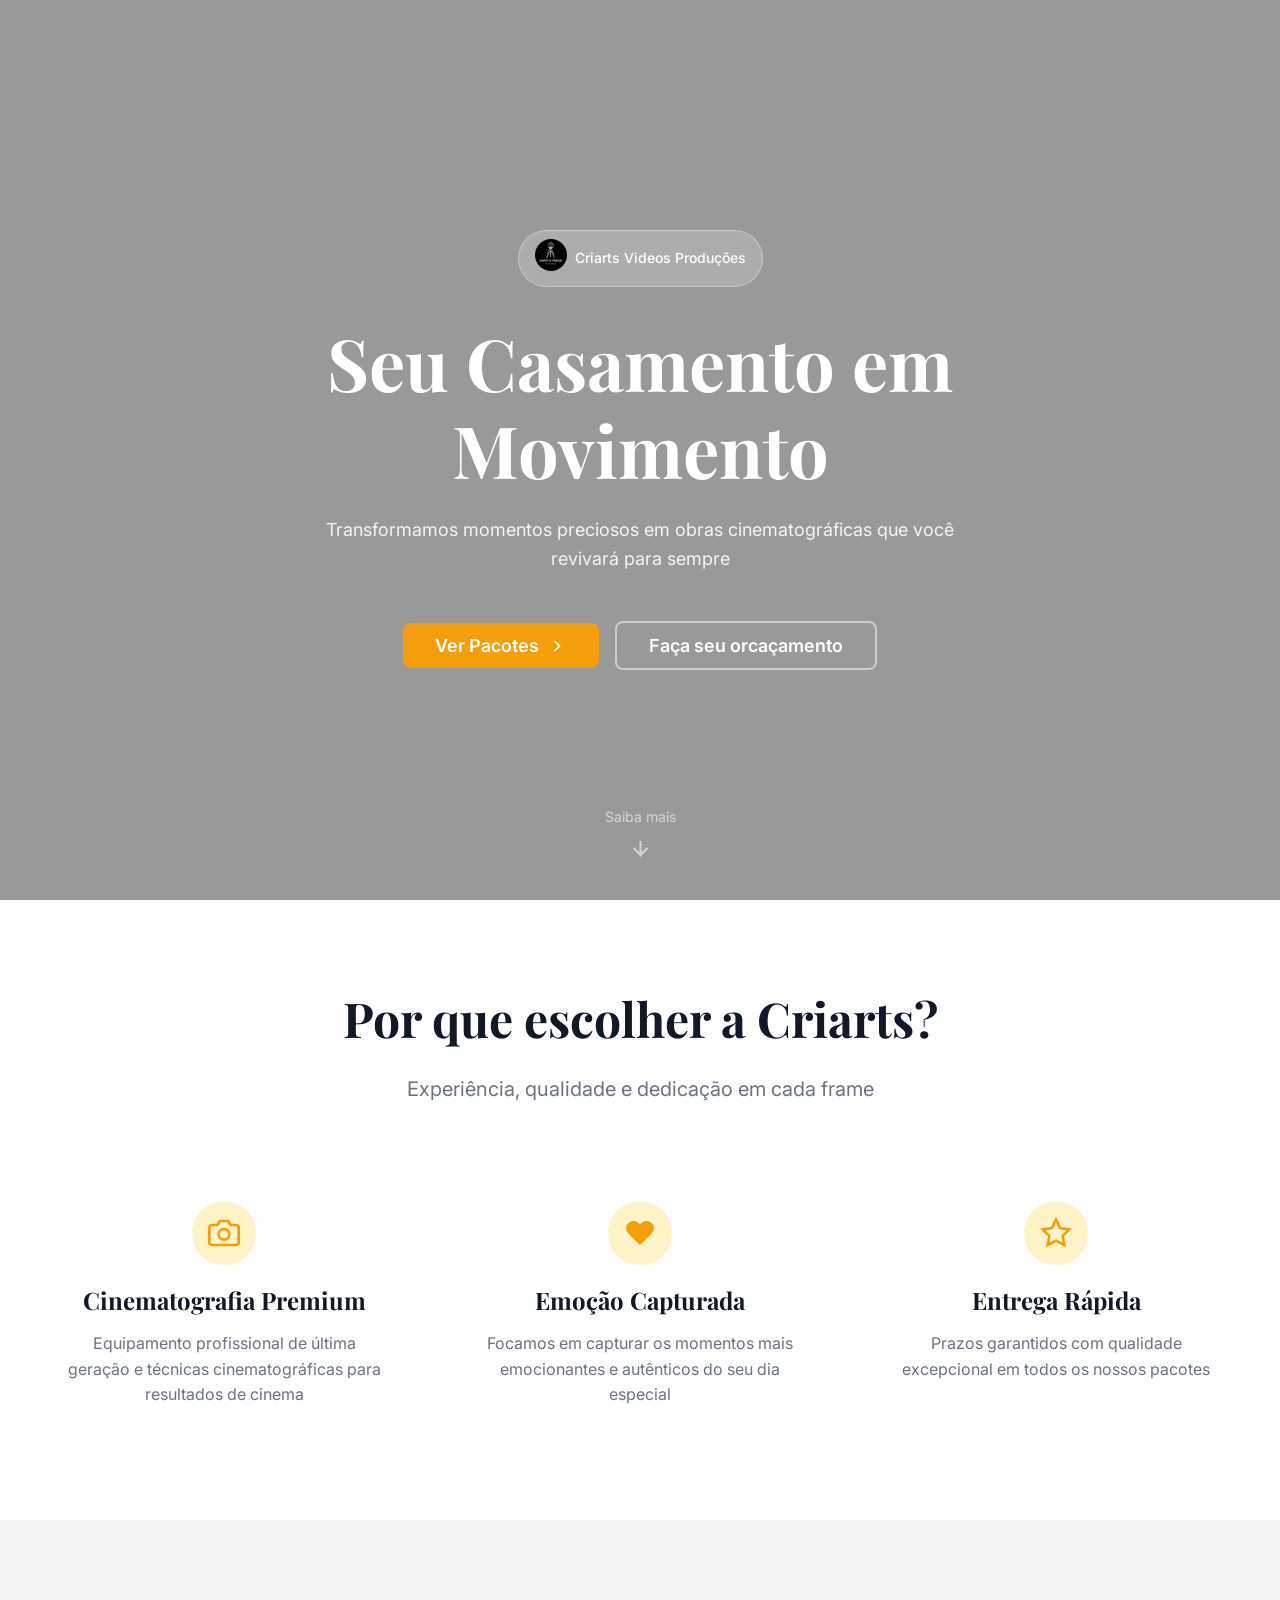
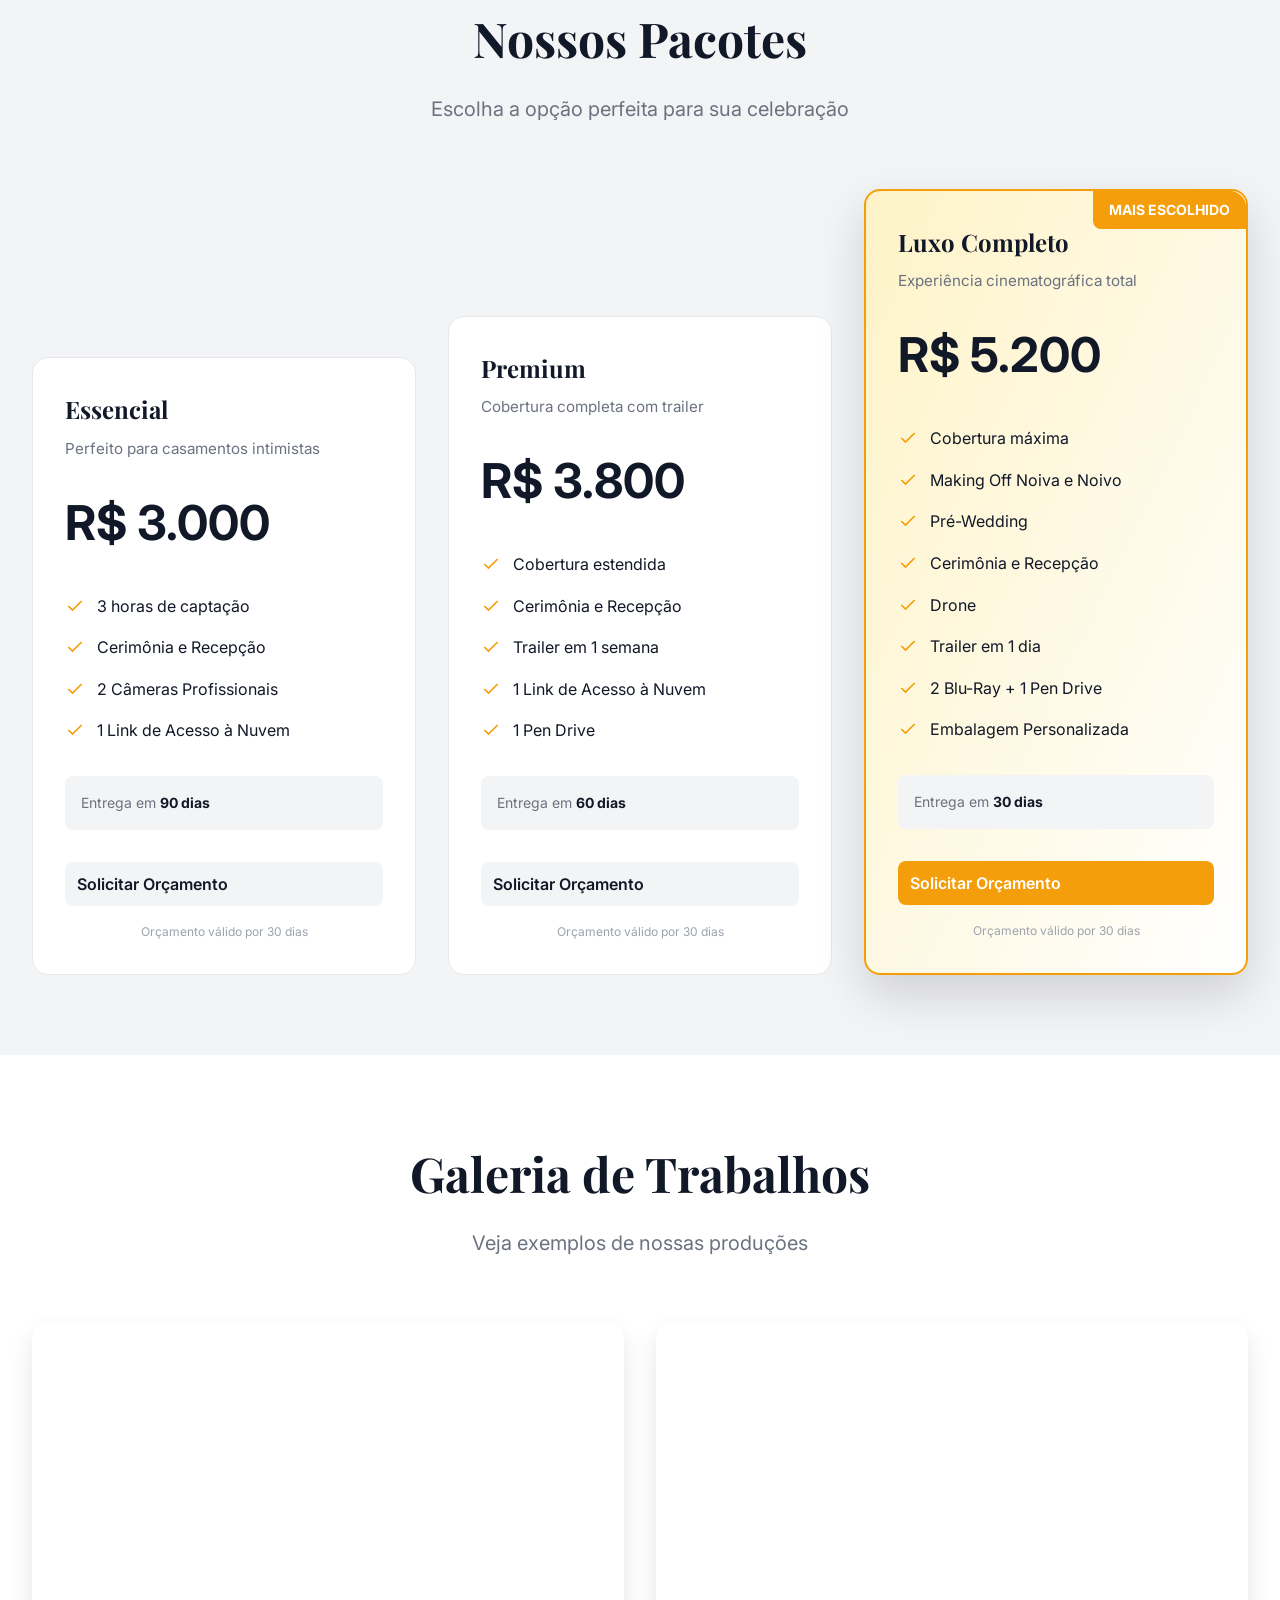
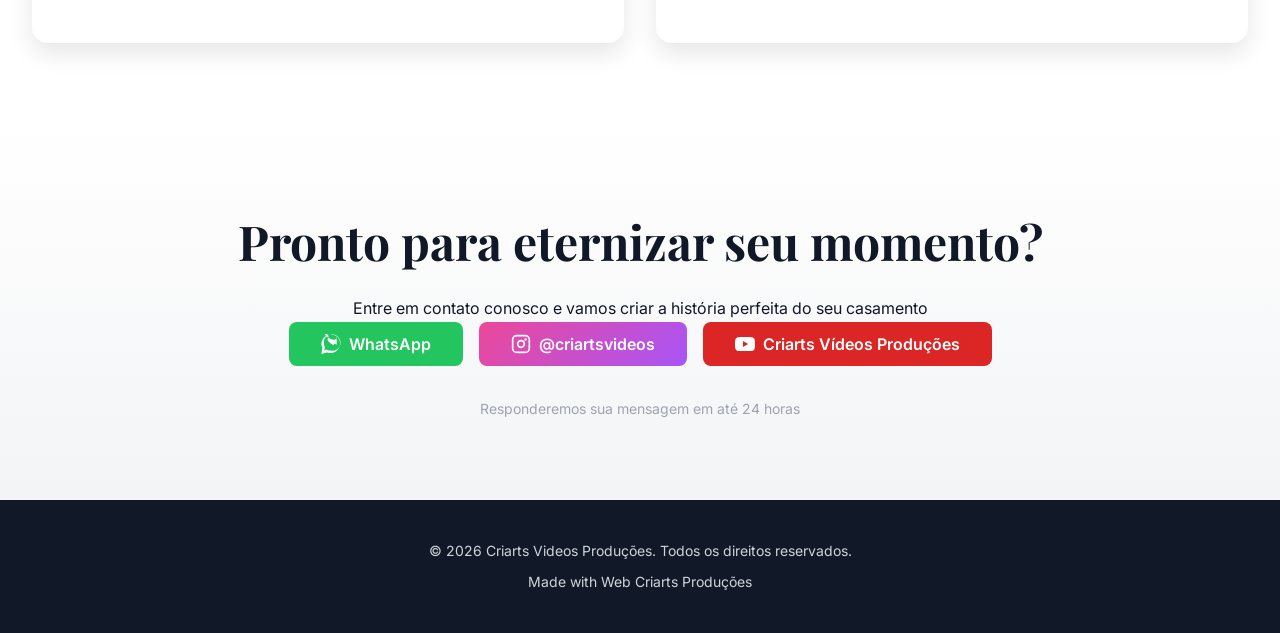
==== commit caac465a: "versão para aprovação" ====
--- a/criarts-vanilla/index.html
+++ b/criarts-vanilla/index.html
@@ -247,7 +247,7 @@
             <div class="contact-buttons">
                 <button class="btn btn-contact btn-whatsapp" onclick="openWhatsApp('Olá, quero eternizar o meu momento com vocês. Posso contar com vocês?')">
                     <svg viewBox="0 0 24 24" fill="currentColor">
-                        <path d="M17.472 14.382c-.297-.149-1.758-.867-2.03-.967-.273-.099-.471-.148-.67.15-.197.297-.767.966-.94 1.164-.173.199-.347.223-.644.075-.297-.15-1.255-.463-2.39-1.475-.883-.788-1.48-1.761-1.653-2.059-.173-.297-.018-.458.13-.606.134-.133.298-.347.446-.52.149-.174.198-.298.298-.497.099-.198.05-.371-.025-.52-.075-.149-.669-1.612-.916-2.207-.242-.579-.487-.5-.67-.51-.173-.008-.371-.01-.57-.01-.198 0-.52.074-.792.372-.272.297-1.04 1.016-1.04 2.479 0 1.462 1.065 2.875 1.213 3.074.149.198 2.096 3.2 5.076 4.487.709.306 1.262.489 1.694.625.712.227 1.36.195 1.871.118.571-.085 1.758-.719 2.006-1.413.248-.694.248-1.289.173-1.413-.074-.124-.272-.198-.57-.347m-5.421-7.403h-.004a9.87 9.87 0 00-4.255.949c-1.238.503-2.335 1.236-3.356 2.259-1.02 1.02-1.756 2.119-2.259 3.356-.606 1.605-.949 3.318-.949 5.111 0 2.752.723 5.363 2.102 7.643L2.861 23.35l8.236-2.722c2.354 1.429 5.033 2.148 7.835 2.148 9.396 0 17.002-7.605 17.002-17.002 0-4.537-1.809-8.596-5.337-11.643-3.529-3.046-8.106-4.723-12.665-4.723"></path>
+                        <path d="M20.1 3.9C17.9 1.7 15 .5 12 .5 5.8.5.5 5.8.5 12c0 1.7.4 3.4 1.2 4.9L.5 24l6.3-1.7c1.5.4 3 .6 4.6.6 6.2 0 11.5-5.1 11.5-11.5 0-3.1-1.3-6-3.4-8.3zm-8.6 16c-1.5 0-2.9-.4-4.2-1.1l-.3-.2-3.1.8.8-3.1-.2-.3C3.8 13.4 3.4 11.8 3.4 10c0-5.4 4.4-9.8 9.8-9.8 2.7 0 5.2 1.1 7.1 3.1 1.9 1.9 3.1 4.4 3.1 7.1 0 5.4-4.4 9.8-9.8 9.8zm7.4-7.1c-.3-.1-1.8-.9-2.1-1-.3-.1-.5-.1-.7.1-.2.3-.8 1-.9 1.1-.2.1-.4.2-.6.1-.5-.2-1.9-.7-3.6-2.2-1.7-1.5-2.8-3.4-3.1-4-.3-.5-.1-.8.2-1.1.2-.2.5-.5.7-.7.2-.2.3-.4.4-.6.1-.2.1-.5 0-.7-.1-.2-1.9-4.6-2.6-6.3-.6-1.5-.7-1.4-.9-1.4h-.5c-.2 0-.5.1-.7.3-.2.2-.7.7-.7 1.7 0 1.7 2.2 4.3 4.7 6.1 2.4 1.8 4.7 2.3 5.4 2.5.5.1.8.1 1.1.2.3.1.7.2 1 .1.3-.1 1.8-.7 2.1-.8.3-.1.6-.3.8-.5.2-.2.3-.4.4-.6.1-.2.1-.5 0-.7-.1-.2-.3-.5-.6-.8z"></path>
                     </svg>
                     WhatsApp
                 </button>
--- a/criarts-vanilla/styles.css
+++ b/criarts-vanilla/styles.css
@@ -525,14 +525,16 @@
     box-shadow: var(--shadow-lg);
 }
 
-.gallery-card img {
+.gallery-card iframe {
     width: 100%;
     height: 100%;
     object-fit: cover;
+    aspect-ratio: 16 / 9;
+    border: none;
     transition: transform 0.5s ease;
 }
 
-.gallery-card:hover img {
+.gallery-card:hover iframe {
     transform: scale(1.1);
 }
 
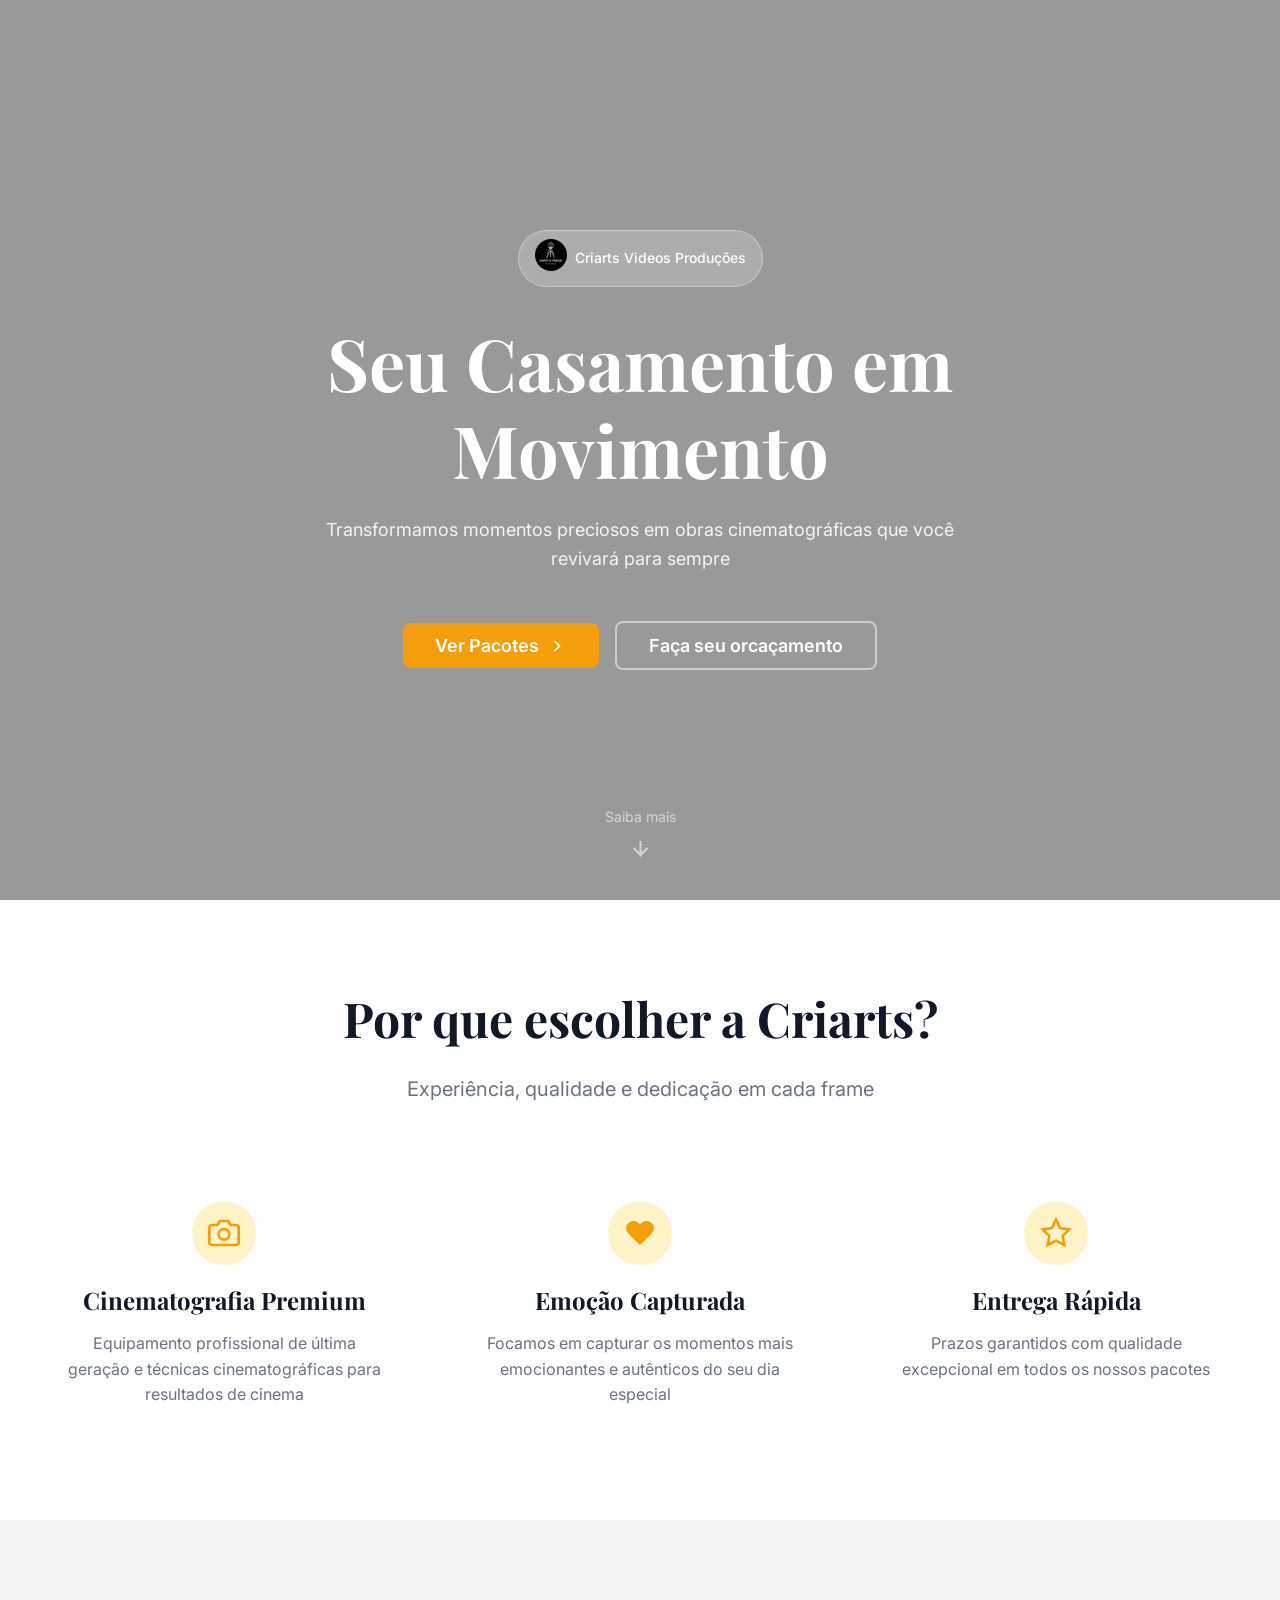
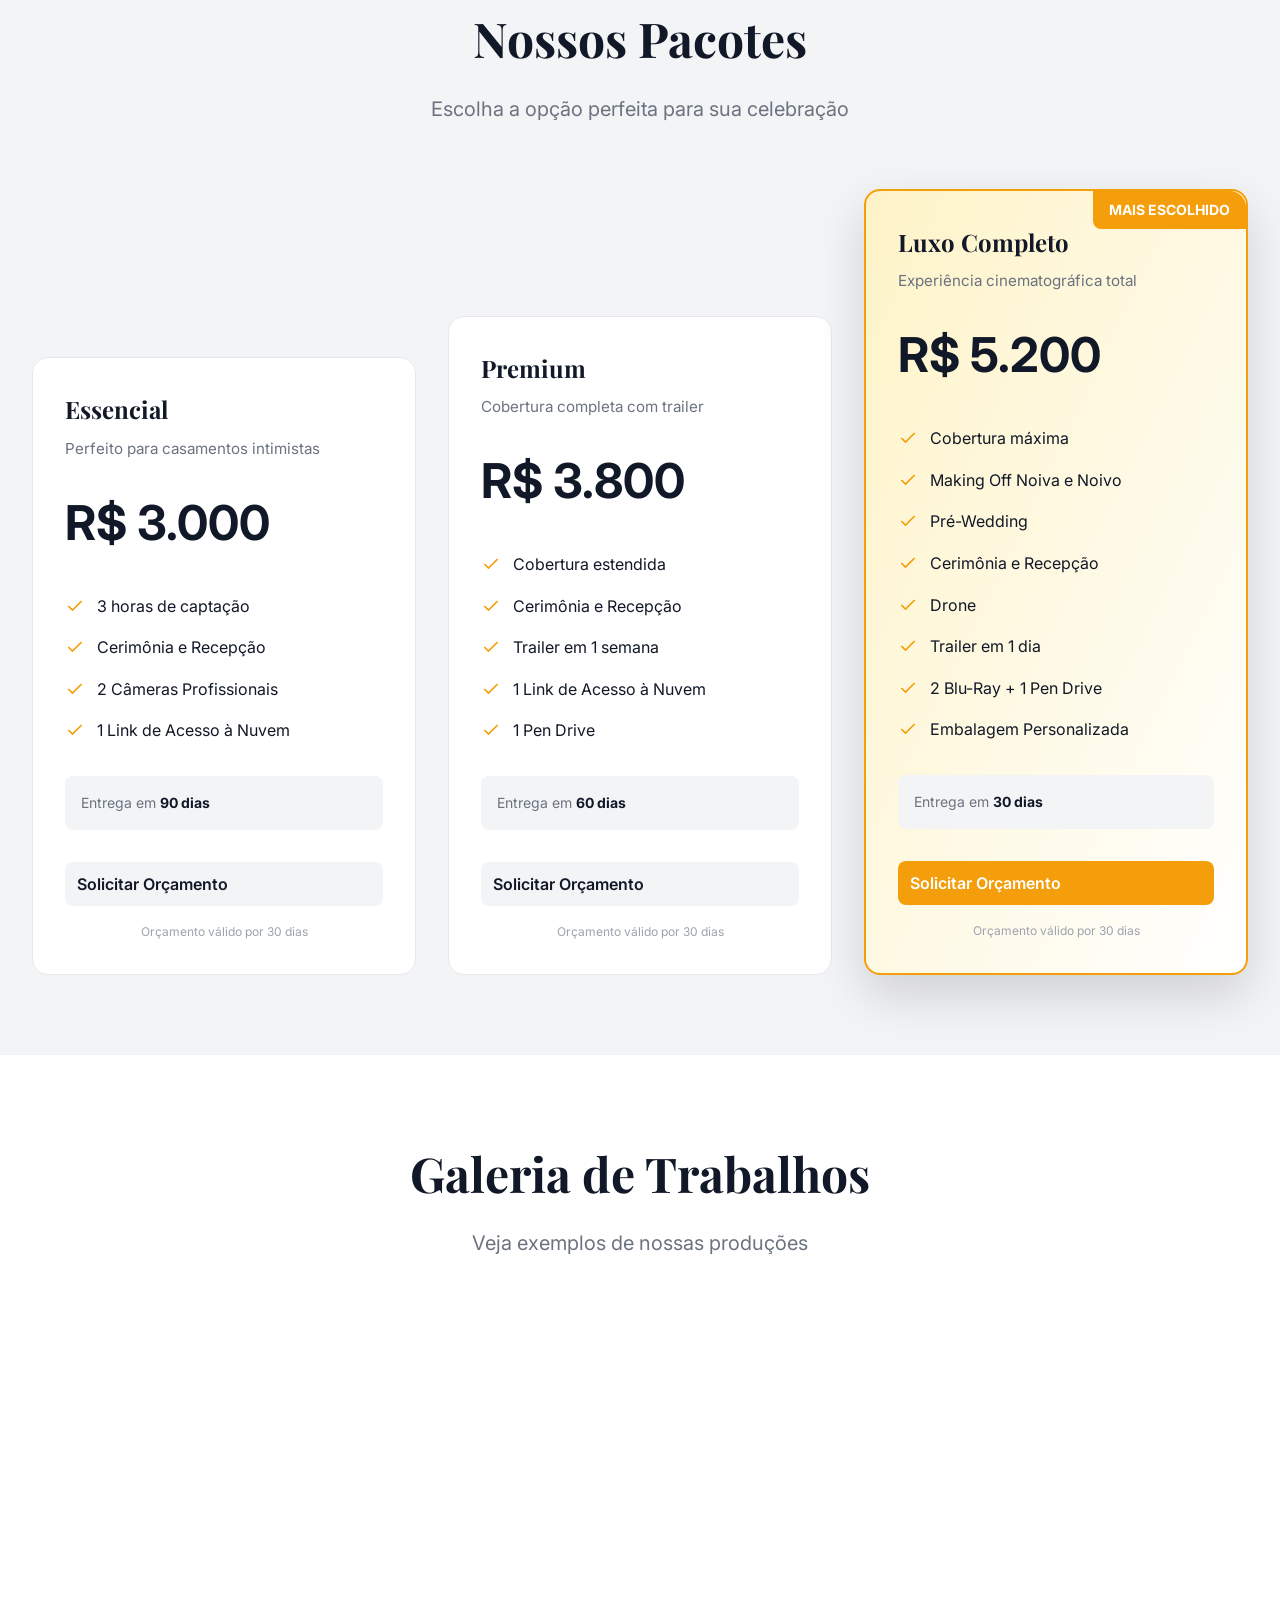
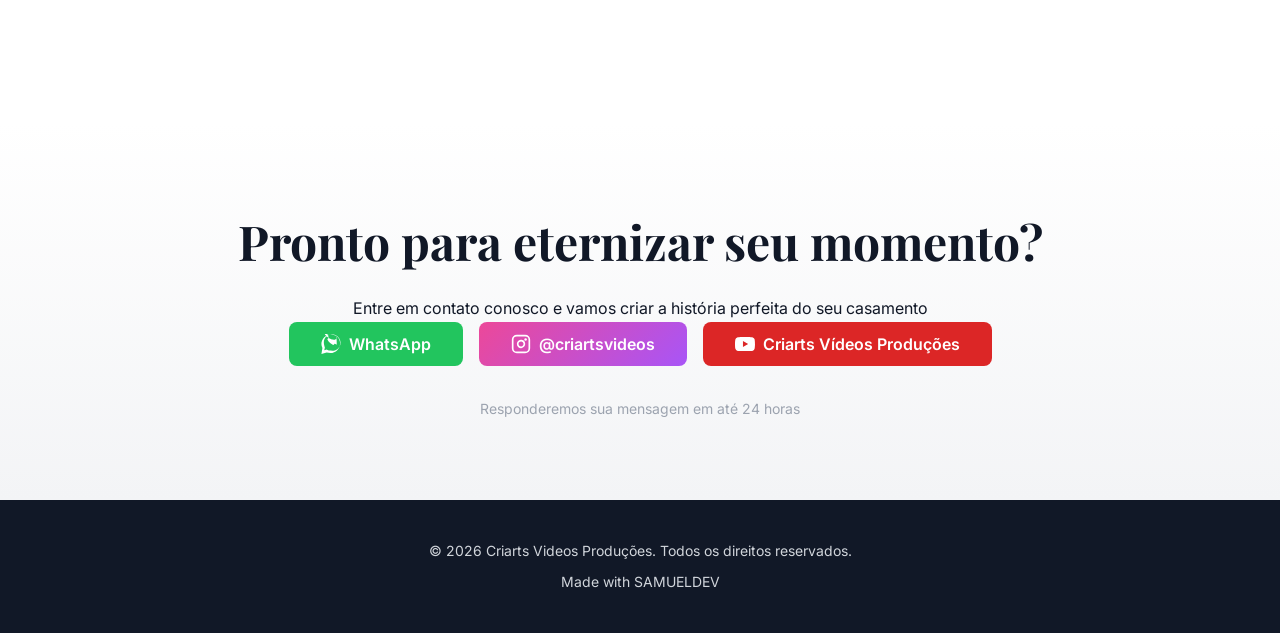
==== commit 40274e28: "MUDANÇA DE DESENVOLVEDOR" ====
--- a/criarts-vanilla/index.html
+++ b/criarts-vanilla/index.html
@@ -276,7 +276,7 @@
     <!-- FOOTER -->
     <footer class="footer">
         <p>&copy; 2026 Criarts Videos Produções. Todos os direitos reservados.</p>
-        <p>Made with Web Criarts Produções</p>
+        <p>Made with SAMUELDEV</p>
     </footer>
 
     <script src="script.js"></script>
